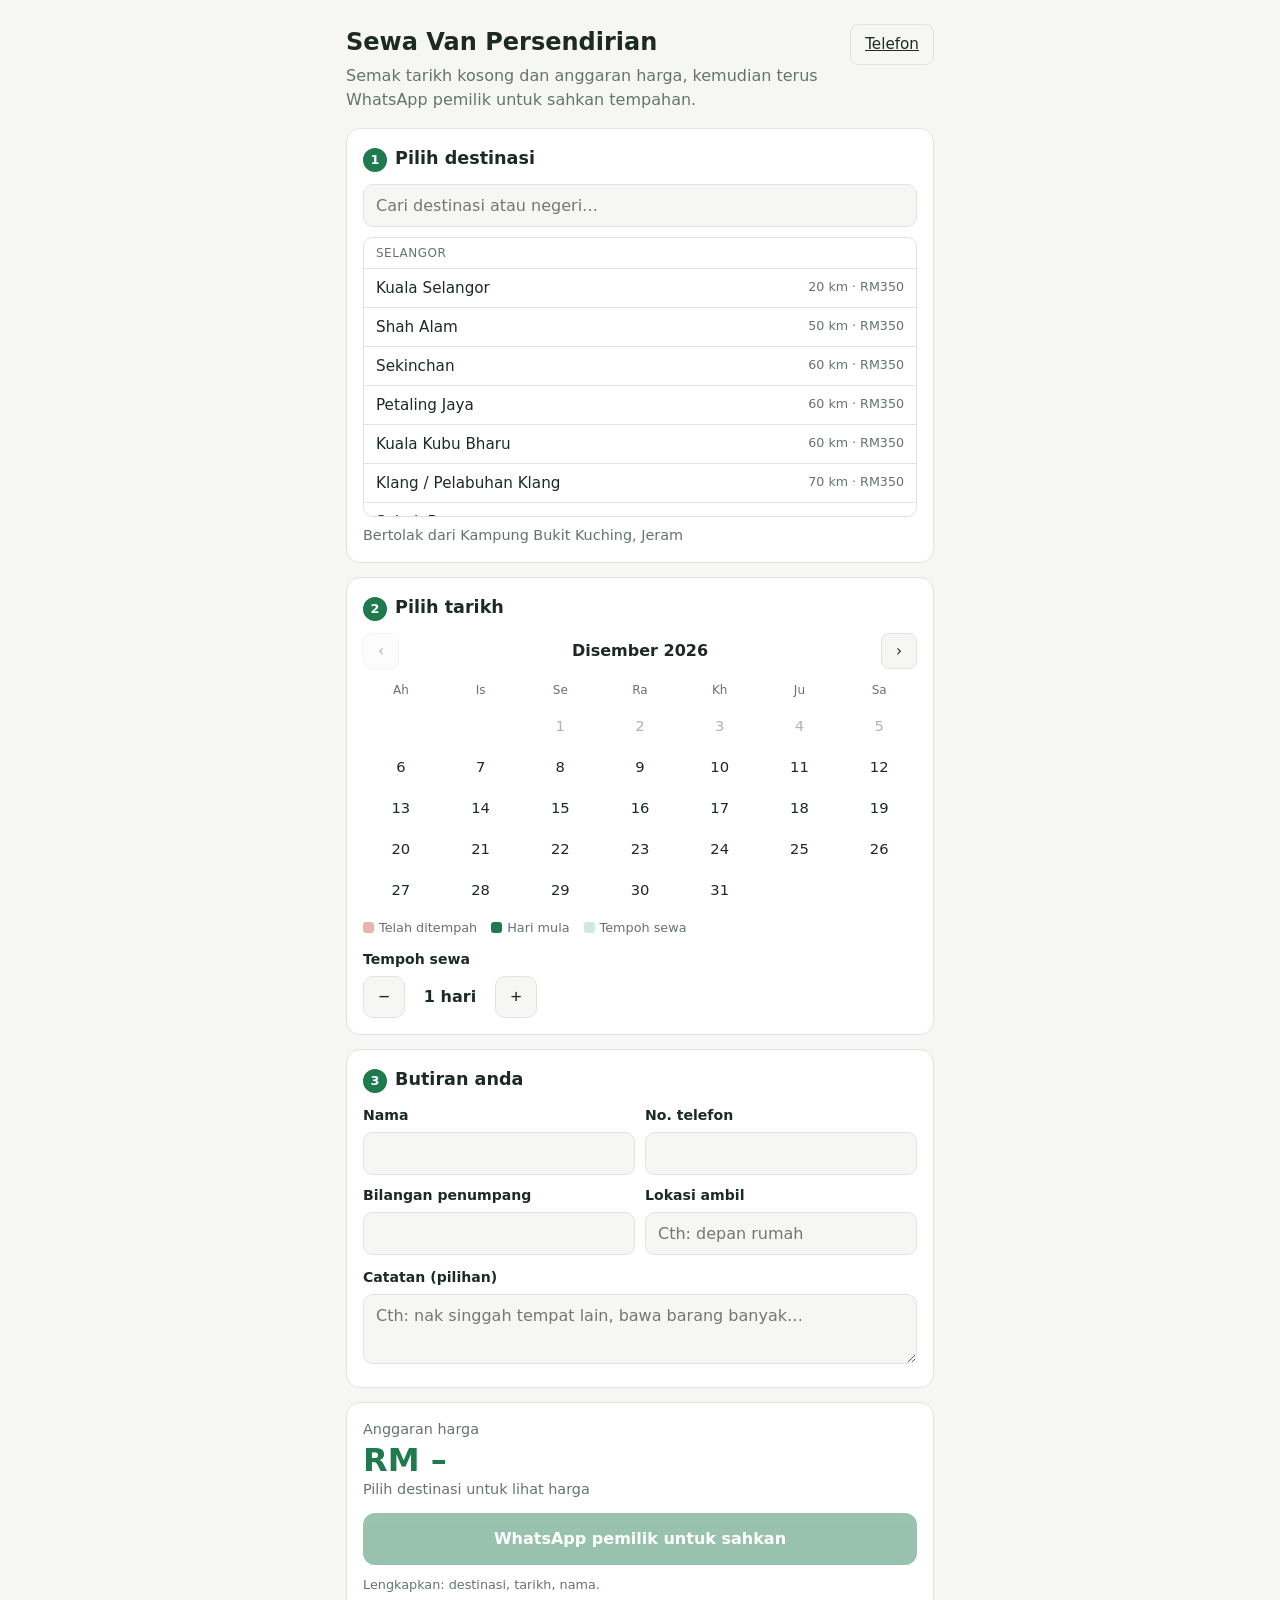
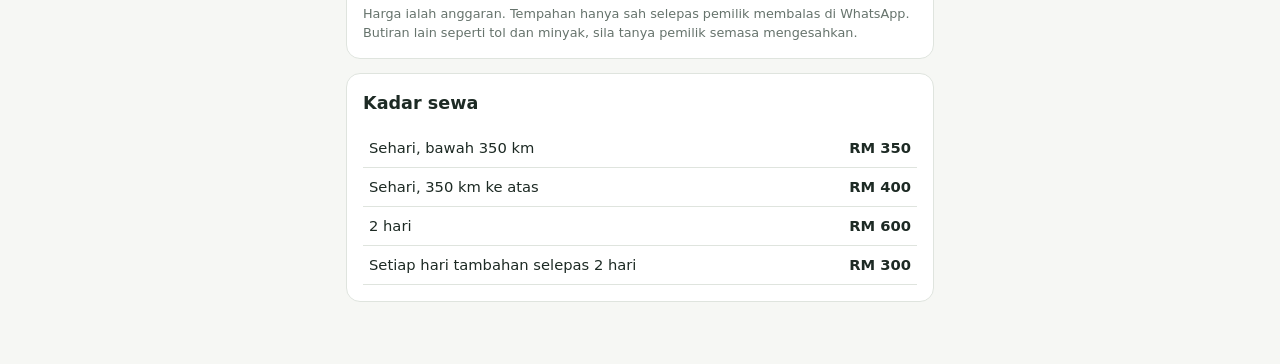
==== index.html @ f8b11b86 "Add files via upload" ====
<!doctype html>
<html lang="ms">
<head>
<meta charset="utf-8">
<meta name="viewport" content="width=device-width,initial-scale=1">
<title>Sewa Van Persendirian</title>
<link rel="stylesheet" href="style.css">
</head>
<body>
<div class="wrap">
  <header class="top">
    <div>
      <h1 id="name"></h1>
      <p class="blurb" id="blurb"></p>
    </div>
    <a class="btn call" id="call" href="#">Telefon</a>
  </header>

  <section class="card">
    <h2><span class="step">1</span>Pilih destinasi</h2>
    <input id="search" type="search" placeholder="Cari destinasi atau negeri…" autocomplete="off">
    <div class="dest-list" id="destList"></div>
    <div class="sub" id="distInfo" style="margin-top:8px"></div>
  </section>

  <section class="card">
    <h2><span class="step">2</span>Pilih tarikh</h2>
    <div class="cal-head">
      <button id="prev" aria-label="Bulan sebelum">‹</button>
      <strong id="monthLabel"></strong>
      <button id="next" aria-label="Bulan seterusnya">›</button>
    </div>
    <div class="grid" id="grid"></div>
    <div class="legend">
      <span><i style="background:var(--busy)"></i>Telah ditempah</span>
      <span><i style="background:var(--brand)"></i>Hari mula</span>
      <span><i style="background:var(--sel)"></i>Tempoh sewa</span>
    </div>
    <label>Tempoh sewa</label>
    <div class="row stepper">
      <button id="minus" aria-label="Kurang sehari">−</button>
      <span id="daysLabel">1 hari</span>
      <button id="plus" aria-label="Tambah sehari">+</button>
    </div>
  </section>

  <section class="card">
    <h2><span class="step">3</span>Butiran anda</h2>
    <div class="grid2">
      <div><label for="fName">Nama</label><input id="fName" autocomplete="name"></div>
      <div><label for="fPhone">No. telefon</label><input id="fPhone" type="tel" autocomplete="tel"></div>
      <div><label for="fPax">Bilangan penumpang</label><input id="fPax" type="number" min="1" inputmode="numeric"></div>
      <div><label for="fPickup">Lokasi ambil</label><input id="fPickup" placeholder="Cth: depan rumah"></div>
    </div>
    <label for="fNote">Catatan (pilihan)</label>
    <textarea id="fNote" placeholder="Cth: nak singgah tempat lain, bawa barang banyak…"></textarea>
  </section>

  <section class="card">
    <div class="sub">Anggaran harga</div>
    <div class="price" id="price">RM –</div>
    <div class="sub" id="breakdown"></div>
    <div class="status" id="status" hidden></div>
    <a class="cta off" id="wa" target="_blank" rel="noopener">WhatsApp pemilik untuk sahkan</a>
    <div class="note" id="needs"></div>
    <div class="note">Harga ialah anggaran. Tempahan hanya sah selepas pemilik membalas di WhatsApp. Butiran lain seperti tol dan minyak, sila tanya pemilik semasa mengesahkan.</div>
  </section>

  <section class="card">
    <h2>Kadar sewa</h2>
    <table class="rates" id="rates"></table>
  </section>
</div>

<script src="data.js"></script>
<script src="bookings.js"></script>
<script src="app.js"></script>
</body>
</html>
---- style.css ----
:root{--bg:#f6f7f4;--card:#fff;--ink:#1d2a24;--mute:#66736c;--brand:#1f7a4d;--brand-d:#165a39;--busy:#e8b4b0;--busy-ink:#7a1f18;--line:#dfe4de;--sel:#cfeadb;--warn:#fff1c9}
@media (prefers-color-scheme:dark){:root{--bg:#121714;--card:#1b231f;--ink:#e8efe9;--mute:#9aa8a0;--brand:#3fb97c;--brand-d:#2f9a64;--busy:#5a2a26;--busy-ink:#f3c7c3;--line:#2b3731;--sel:#24473a;--warn:#4a3d12}}
*{box-sizing:border-box}
body{margin:0;font-family:system-ui,-apple-system,Segoe UI,Roboto,sans-serif;background:var(--bg);color:var(--ink);line-height:1.5}
.wrap{max-width:620px;margin:0 auto;padding:16px 16px 48px}
.wide{max-width:900px}
header.top{display:flex;justify-content:space-between;align-items:flex-start;gap:12px;margin:8px 0 16px}
h1{font-size:1.5rem;margin:0 0 4px}
h2{font-size:1.1rem;margin:0 0 12px}
.blurb{color:var(--mute);margin:0}
.card{background:var(--card);border:1px solid var(--line);border-radius:14px;padding:16px;margin-bottom:14px}
.step{display:inline-flex;align-items:center;justify-content:center;width:24px;height:24px;border-radius:50%;background:var(--brand);color:#fff;font-size:.8rem;margin-right:8px}
label{display:block;font-weight:600;font-size:.88rem;margin:12px 0 6px}
label:first-child{margin-top:0}
select,input,textarea{width:100%;padding:11px 12px;border-radius:10px;border:1px solid var(--line);background:var(--bg);color:var(--ink);font-size:1rem;font-family:inherit}
textarea{resize:vertical;min-height:70px}
.row{display:flex;gap:10px;align-items:center}
.grid2{display:grid;grid-template-columns:1fr 1fr;gap:10px}
@media (max-width:520px){.grid2{grid-template-columns:1fr}}
.stepper button{width:42px;height:42px;border-radius:10px;border:1px solid var(--line);background:var(--bg);color:var(--ink);font-size:1.2rem;cursor:pointer}
.stepper span{min-width:70px;text-align:center;font-weight:600}
.cal-head{display:flex;justify-content:space-between;align-items:center;margin-bottom:8px}
.cal-head button,.btn{border:1px solid var(--line);background:var(--bg);color:var(--ink);border-radius:8px;padding:8px 14px;cursor:pointer;font-size:.95rem;font-family:inherit}
.cal-head button:disabled{opacity:.35;cursor:default}
.btn.primary{background:var(--brand);border-color:var(--brand);color:#fff;font-weight:600}
.btn.danger{color:var(--busy-ink);border-color:var(--busy)}
.grid{display:grid;grid-template-columns:repeat(7,1fr);gap:4px;text-align:center}
.dow{font-size:.75rem;color:var(--mute);padding:4px 0}
.day{padding:9px 0;border-radius:8px;font-size:.92rem;border:1px solid transparent;background:transparent;color:var(--ink);cursor:pointer;font-family:inherit}
.day:disabled{opacity:.35;cursor:default}
.day.busy{background:var(--busy);color:var(--busy-ink);opacity:1;cursor:not-allowed}
.day.sel{background:var(--sel);border-color:var(--brand)}
.day.start{background:var(--brand);color:#fff}
.legend{display:flex;gap:14px;font-size:.8rem;color:var(--mute);margin-top:10px;flex-wrap:wrap}
.legend i{display:inline-block;width:11px;height:11px;border-radius:3px;margin-right:5px;vertical-align:-1px}
.dest-list{max-height:280px;overflow:auto;border:1px solid var(--line);border-radius:10px;margin-top:10px}
.dest-state{position:sticky;top:0;background:var(--card);font-size:.75rem;text-transform:uppercase;letter-spacing:.04em;color:var(--mute);padding:6px 12px;border-bottom:1px solid var(--line)}
.dest{display:flex;justify-content:space-between;gap:10px;width:100%;text-align:left;padding:10px 12px;border:0;border-bottom:1px solid var(--line);background:transparent;color:var(--ink);cursor:pointer;font-size:.95rem;font-family:inherit}
.dest:last-child{border-bottom:0}
.dest small{color:var(--mute);white-space:nowrap}
.dest.on{background:var(--sel);font-weight:600}
.empty{padding:14px;color:var(--mute);text-align:center}
.price{font-size:2rem;font-weight:700;color:var(--brand);line-height:1.2}
.sub{color:var(--mute);font-size:.9rem}
.status{padding:10px 12px;border-radius:10px;font-size:.92rem;margin-top:10px}
.ok{background:var(--sel)}.bad{background:var(--busy);color:var(--busy-ink)}.warn{background:var(--warn)}
.cta{display:block;text-align:center;background:var(--brand);color:#fff;text-decoration:none;font-weight:700;padding:14px;border-radius:12px;margin-top:12px}
.cta:hover{background:var(--brand-d)}
.cta.off{opacity:.45;pointer-events:none}
.note{font-size:.8rem;color:var(--mute);margin-top:10px}
table{width:100%;border-collapse:collapse;font-size:.92rem}
th,td{text-align:left;padding:8px 6px;border-bottom:1px solid var(--line);vertical-align:middle}
th{font-size:.78rem;color:var(--mute);text-transform:uppercase;letter-spacing:.04em}
td input{padding:7px 8px;font-size:.9rem}
tr.past td{opacity:.5}
.rates td:last-child{text-align:right;font-weight:700}
.actions{display:flex;gap:8px;flex-wrap:wrap;margin-top:12px}
.tag{display:inline-block;font-size:.72rem;padding:2px 8px;border-radius:99px;background:var(--sel)}
a.call{white-space:nowrap}
.table-scroll{overflow-x:auto}
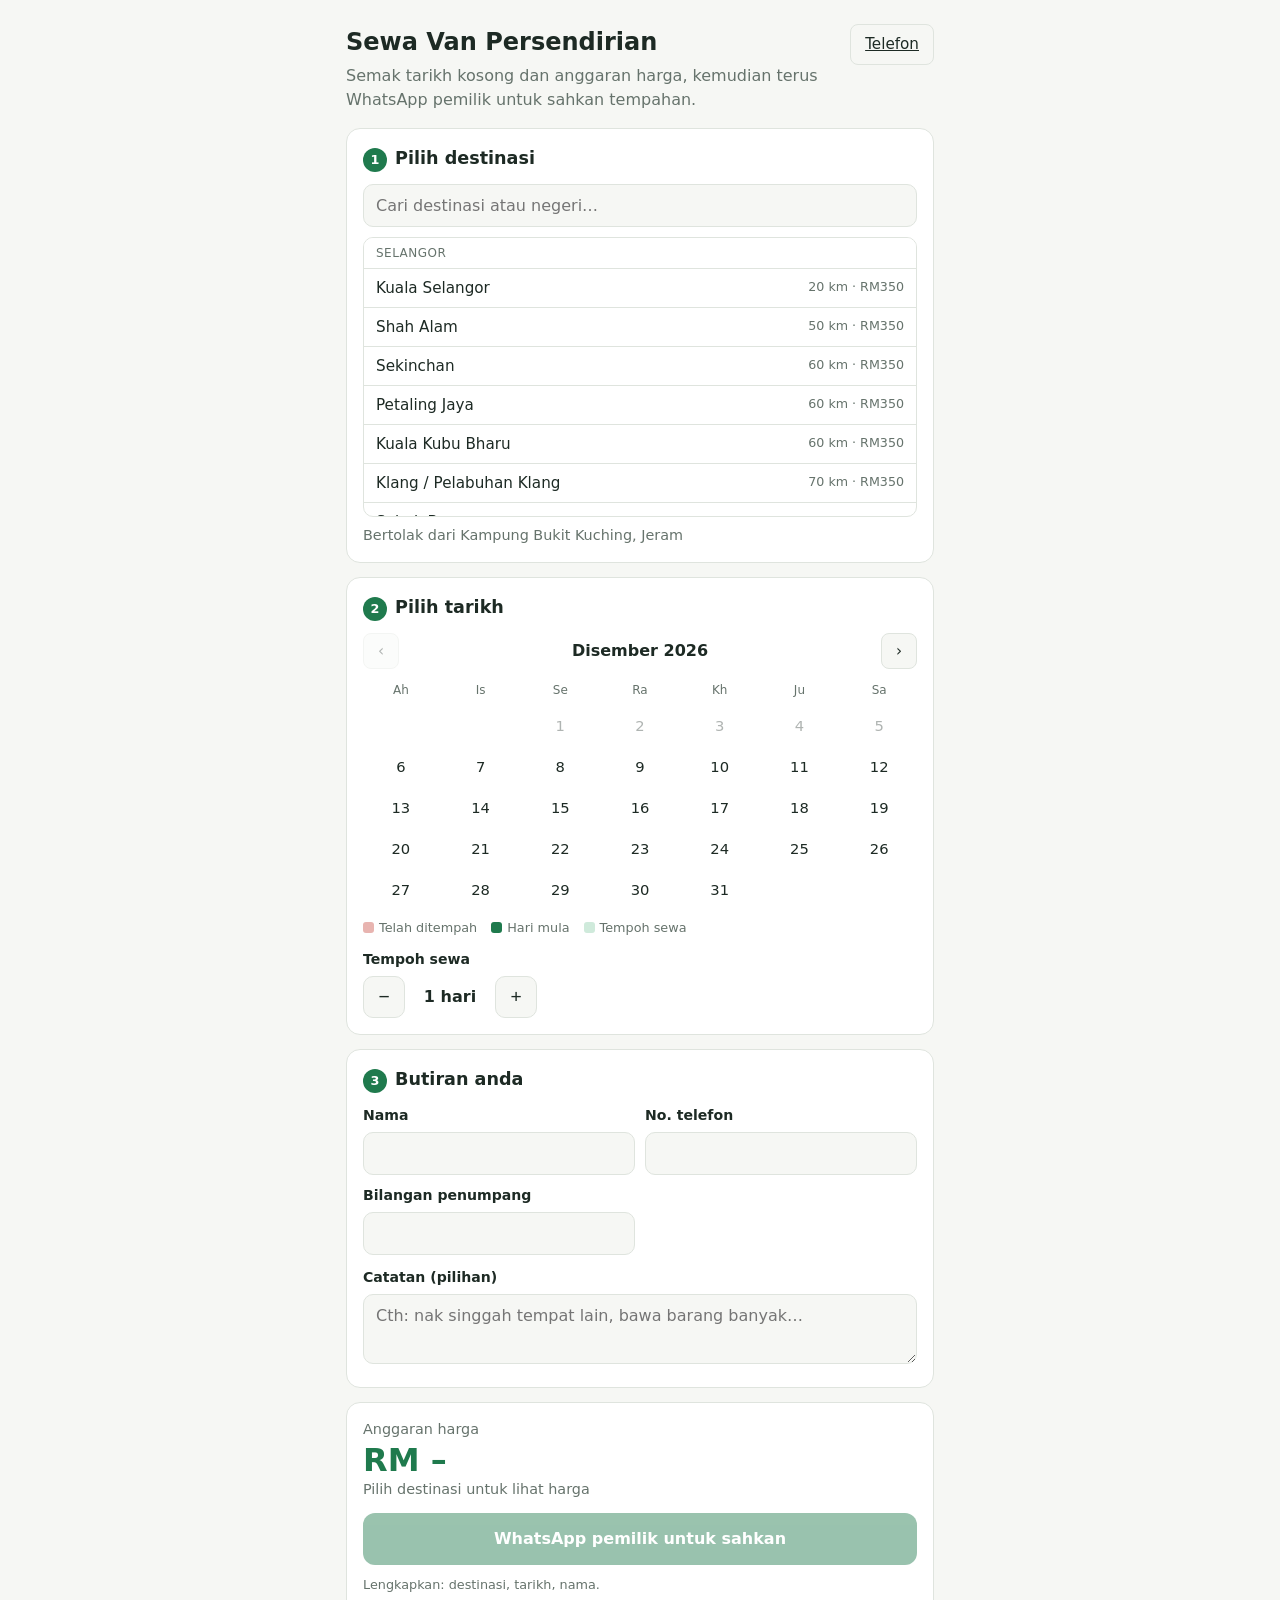
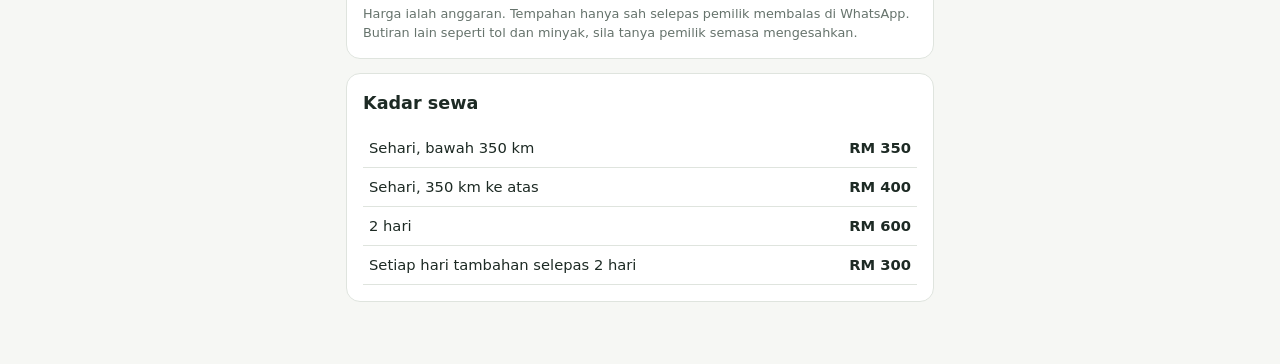
==== commit 4899eabb: "Add files via upload" ====
--- a/index.html
+++ b/index.html
@@ -50,7 +50,6 @@
       <div><label for="fName">Nama</label><input id="fName" autocomplete="name"></div>
       <div><label for="fPhone">No. telefon</label><input id="fPhone" type="tel" autocomplete="tel"></div>
       <div><label for="fPax">Bilangan penumpang</label><input id="fPax" type="number" min="1" inputmode="numeric"></div>
-      <div><label for="fPickup">Lokasi ambil</label><input id="fPickup" placeholder="Cth: depan rumah"></div>
     </div>
     <label for="fNote">Catatan (pilihan)</label>
     <textarea id="fNote" placeholder="Cth: nak singgah tempat lain, bawa barang banyak…"></textarea>
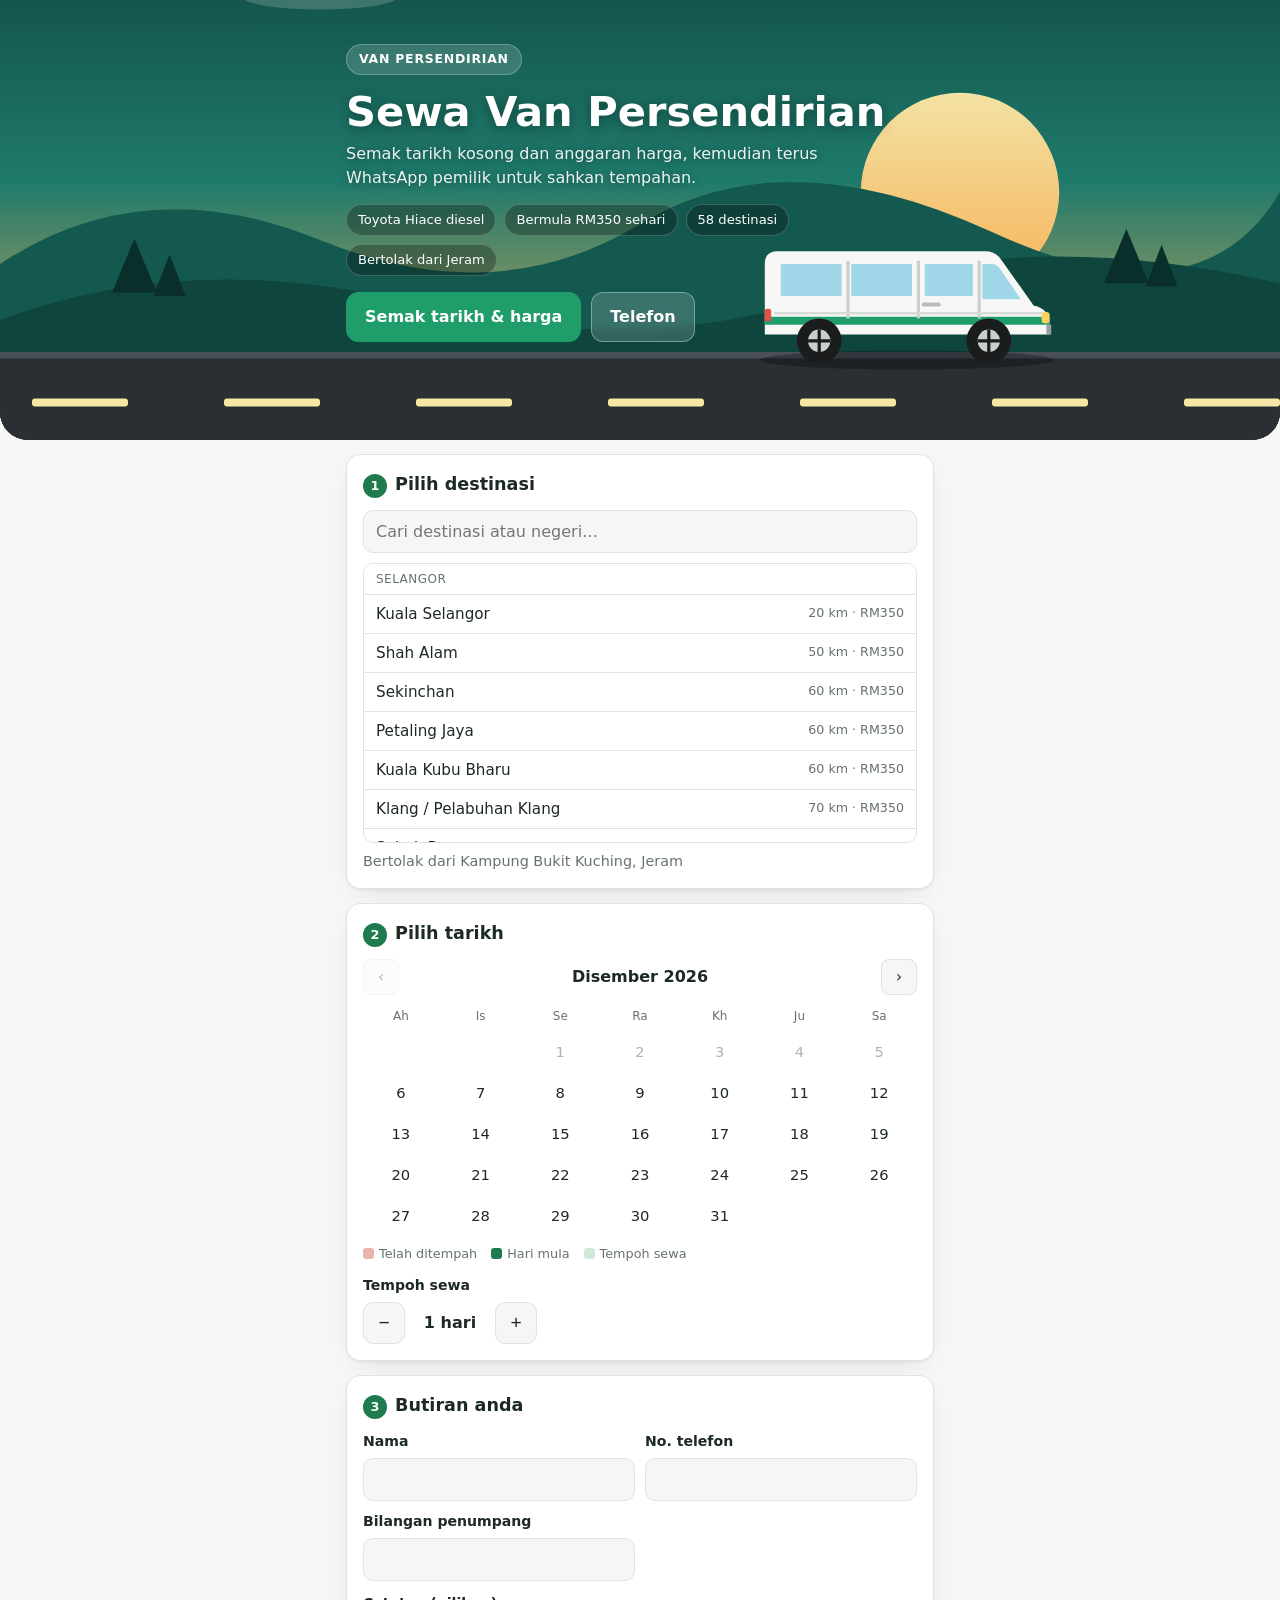
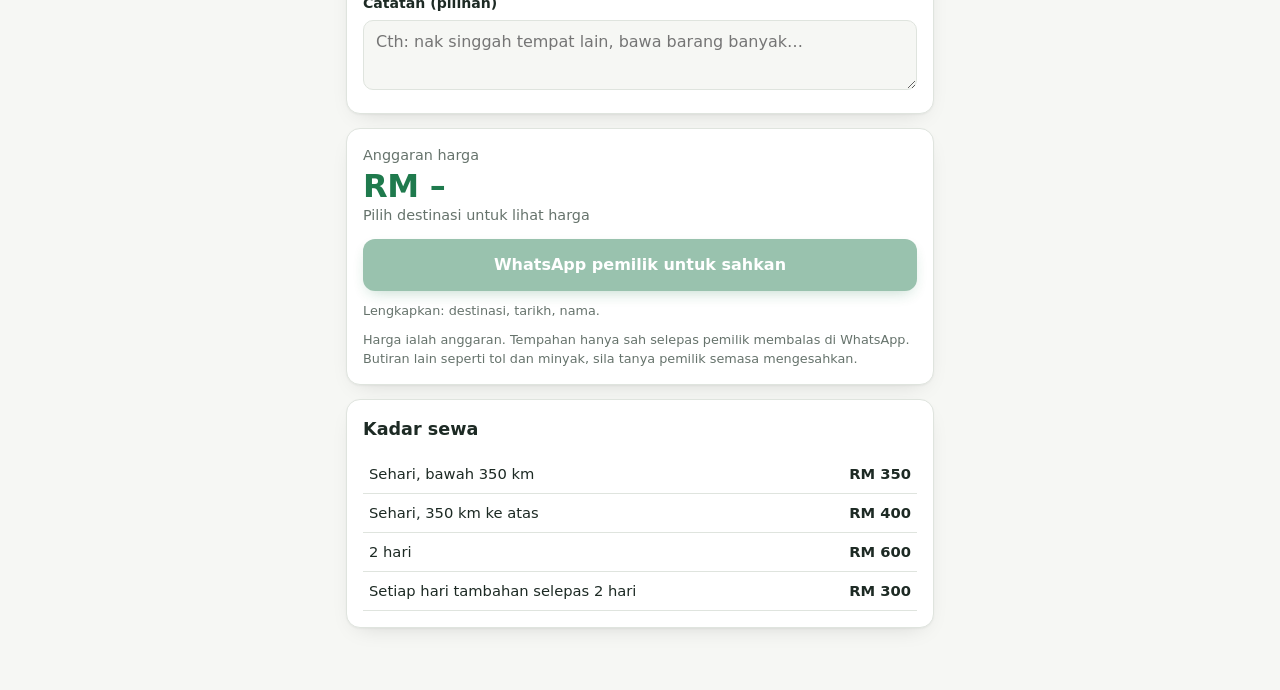
==== commit a3958a6b: "Add files via upload" ====
--- a/index.html
+++ b/index.html
@@ -7,14 +7,74 @@
 <link rel="stylesheet" href="style.css">
 </head>
 <body>
-<div class="wrap">
-  <header class="top">
-    <div>
-      <h1 id="name"></h1>
-      <p class="blurb" id="blurb"></p>
+<header class="hero">
+  <svg class="scene" viewBox="0 0 800 360" preserveAspectRatio="xMidYMax meet" aria-hidden="true" focusable="false">
+    <defs>
+      <linearGradient id="sky" x1="0" y1="0" x2="0" y2="1">
+        <stop offset="0" stop-color="#0b3b36"/>
+        <stop offset=".55" stop-color="#1f7a6b"/>
+        <stop offset="1" stop-color="#f2b25c"/>
+      </linearGradient>
+      <linearGradient id="sun" x1="0" y1="0" x2="0" y2="1">
+        <stop offset="0" stop-color="#ffe9a8"/>
+        <stop offset="1" stop-color="#ffb457"/>
+      </linearGradient>
+    </defs>
+    <rect width="800" height="360" fill="url(#sky)"/>
+    <circle cx="600" cy="205" r="62" fill="url(#sun)" opacity=".95"/>
+    <g fill="#fff" opacity=".18">
+      <ellipse cx="148" cy="70" rx="70" ry="12"/><ellipse cx="200" cy="82" rx="50" ry="9"/>
+      <ellipse cx="560" cy="48" rx="60" ry="10"/>
+    </g>
+    <path d="M0 250 Q90 190 200 235 T400 225 T620 230 T800 205 V360 H0Z" fill="#14594f"/>
+    <path d="M0 285 Q120 240 260 275 T520 268 T800 262 V360 H0Z" fill="#0e463e"/>
+    <g fill="#0a2f2a">
+      <path d="M70 268 l14 -34 l14 34z"/><path d="M96 270 l10 -26 l10 26z"/>
+      <path d="M690 262 l14 -34 l14 34z"/><path d="M716 264 l10 -26 l10 26z"/>
+    </g>
+    <rect y="305" width="800" height="55" fill="#2b2f33"/>
+    <rect y="305" width="800" height="4" fill="#4a5058"/>
+    <g fill="#f6e7a6">
+      <rect x="20" y="334" width="60" height="5" rx="2"/><rect x="140" y="334" width="60" height="5" rx="2"/>
+      <rect x="260" y="334" width="60" height="5" rx="2"/><rect x="380" y="334" width="60" height="5" rx="2"/>
+      <rect x="500" y="334" width="60" height="5" rx="2"/><rect x="620" y="334" width="60" height="5" rx="2"/>
+      <rect x="740" y="334" width="60" height="5" rx="2"/>
+    </g>
+    <g class="van" transform="translate(470 228)">
+      <ellipse cx="97" cy="82" rx="92" ry="6" fill="#000" opacity=".3"/>
+      <g class="bob">
+        <path d="M8 66 L8 22 Q8 14 16 14 L146 14 Q153 14 157 21 L176 48 Q186 50 186 60 L186 66 Z" fill="#f7f8f6"/>
+        <path d="M8 55 H186 V60 H8Z" fill="#1f9d6b"/>
+        <path d="M18 22 H56 V42 H18Z" fill="#9fd6e8"/>
+        <path d="M62 22 H100 V42 H62Z" fill="#9fd6e8"/>
+        <path d="M108 22 H138 V42 H108Z" fill="#9fd6e8"/>
+        <path d="M144 22 H150 Q153 22 155 25 L168 44 H144Z" fill="#9fd6e8"/>
+        <rect x="59" y="20" width="2" height="36" fill="#c9cfcb"/>
+        <rect x="103" y="20" width="2" height="36" fill="#c9cfcb"/>
+        <rect x="141" y="20" width="2" height="36" fill="#c9cfcb"/>
+        <rect x="14" y="52" width="168" height="1.5" fill="#d6dbd8"/>
+        <rect x="181" y="52" width="5" height="7" rx="2" fill="#ffd45e"/>
+        <rect x="8" y="50" width="4" height="8" rx="1.5" fill="#e0524a"/>
+        <rect x="184" y="60" width="3" height="6" fill="#9aa19d"/>
+        <rect x="106" y="46" width="12" height="2.5" rx="1.2" fill="#b7bdb9"/>
+      </g>
+      <g class="wheel" style="transform-origin:42px 70px"><circle cx="42" cy="70" r="14" fill="#1a1c1e"/><circle cx="42" cy="70" r="7" fill="#c9cfcb"/><path d="M42 63V77M35 70H49" stroke="#1a1c1e" stroke-width="2"/></g>
+      <g class="wheel" style="transform-origin:148px 70px"><circle cx="148" cy="70" r="14" fill="#1a1c1e"/><circle cx="148" cy="70" r="7" fill="#c9cfcb"/><path d="M148 63V77M141 70H155" stroke="#1a1c1e" stroke-width="2"/></g>
+    </g>
+  </svg>
+  <div class="hero-inner">
+    <div class="hero-badge">Van persendirian</div>
+    <h1 id="name">Sewa Van</h1>
+    <p class="hero-blurb" id="blurb"></p>
+    <div class="hero-chips" id="chips"></div>
+    <div class="hero-actions">
+      <a class="hbtn primary" href="#tempah">Semak tarikh &amp; harga</a>
+      <a class="hbtn" id="call" href="#">Telefon</a>
     </div>
-    <a class="btn call" id="call" href="#">Telefon</a>
-  </header>
+  </div>
+</header>
+
+<div class="wrap" id="tempah">
 
   <section class="card">
     <h2><span class="step">1</span>Pilih destinasi</h2>
--- a/style.css
+++ b/style.css
@@ -58,3 +58,35 @@
 .tag{display:inline-block;font-size:.72rem;padding:2px 8px;border-radius:99px;background:var(--sel)}
 a.call{white-space:nowrap}
 .table-scroll{overflow-x:auto}
+
+/* ===== Paparan hero (halaman pelanggan) ===== */
+html{scroll-behavior:smooth}
+body{background:radial-gradient(1200px 500px at 50% -100px,color-mix(in srgb,var(--brand) 14%,transparent),transparent),var(--bg)}
+.hero{position:relative;overflow:hidden;color:#fff;background:#0b3b36;min-height:400px;display:flex;align-items:flex-start;border-radius:0 0 28px 28px}
+.hero .scene{position:absolute;left:0;bottom:0;width:100%;height:auto;aspect-ratio:800/360;display:block}
+.hero-inner{position:relative;z-index:2;width:100%;max-width:620px;margin:0 auto;padding:28px 16px 0}
+.hero-badge{display:inline-block;font-size:.78rem;font-weight:600;letter-spacing:.06em;text-transform:uppercase;padding:5px 12px;border-radius:99px;background:rgba(255,255,255,.16);backdrop-filter:blur(4px);border:1px solid rgba(255,255,255,.25)}
+.hero h1{font-size:clamp(1.9rem,7vw,2.6rem);line-height:1.1;margin:14px 0 8px;text-shadow:0 2px 12px rgba(0,0,0,.35)}
+.hero-blurb{margin:0 0 14px;max-width:34em;color:rgba(255,255,255,.92);text-shadow:0 1px 8px rgba(0,0,0,.4)}
+.hero-chips{display:flex;flex-wrap:wrap;gap:8px;margin-bottom:16px}
+.hero-chips span{font-size:.82rem;padding:5px 11px;border-radius:99px;background:rgba(0,0,0,.28);border:1px solid rgba(255,255,255,.2)}
+.hero-actions{display:flex;gap:10px;flex-wrap:wrap}
+.hbtn{display:inline-block;text-decoration:none;color:#fff;font-weight:600;padding:12px 18px;border-radius:12px;background:rgba(255,255,255,.16);border:1px solid rgba(255,255,255,.35);backdrop-filter:blur(4px)}
+.hbtn.primary{background:#1f9d6b;border-color:#1f9d6b}
+.hbtn:hover{filter:brightness(1.1)}
+.van .bob{animation:bob 1.1s ease-in-out infinite}
+.van .wheel{animation:spin .8s linear infinite}
+.van{animation:drive 14s ease-in-out infinite alternate}
+@keyframes bob{0%,100%{transform:translateY(0)}50%{transform:translateY(-1.5px)}}
+@keyframes spin{to{transform:rotate(360deg)}}
+@keyframes drive{from{transform:translate(430px,228px)}to{transform:translate(500px,228px)}}
+@media (prefers-reduced-motion:reduce){.van,.van .bob,.van .wheel{animation:none}}
+#tempah{scroll-margin-top:12px;margin-top:-6px;padding-top:20px}
+.card{box-shadow:0 1px 2px rgba(0,0,0,.04),0 8px 24px -12px rgba(0,0,0,.18);transition:box-shadow .2s}
+.cta{box-shadow:0 6px 16px -6px color-mix(in srgb,var(--brand) 70%,transparent)}
+.price{letter-spacing:-.01em}
+@media (min-width:700px){.hero{min-height:440px}.hero-inner{padding-top:44px}}
+@media (max-width:600px){
+  .hero{min-height:450px}
+  .hero .scene{width:150%;left:-30%}
+}
